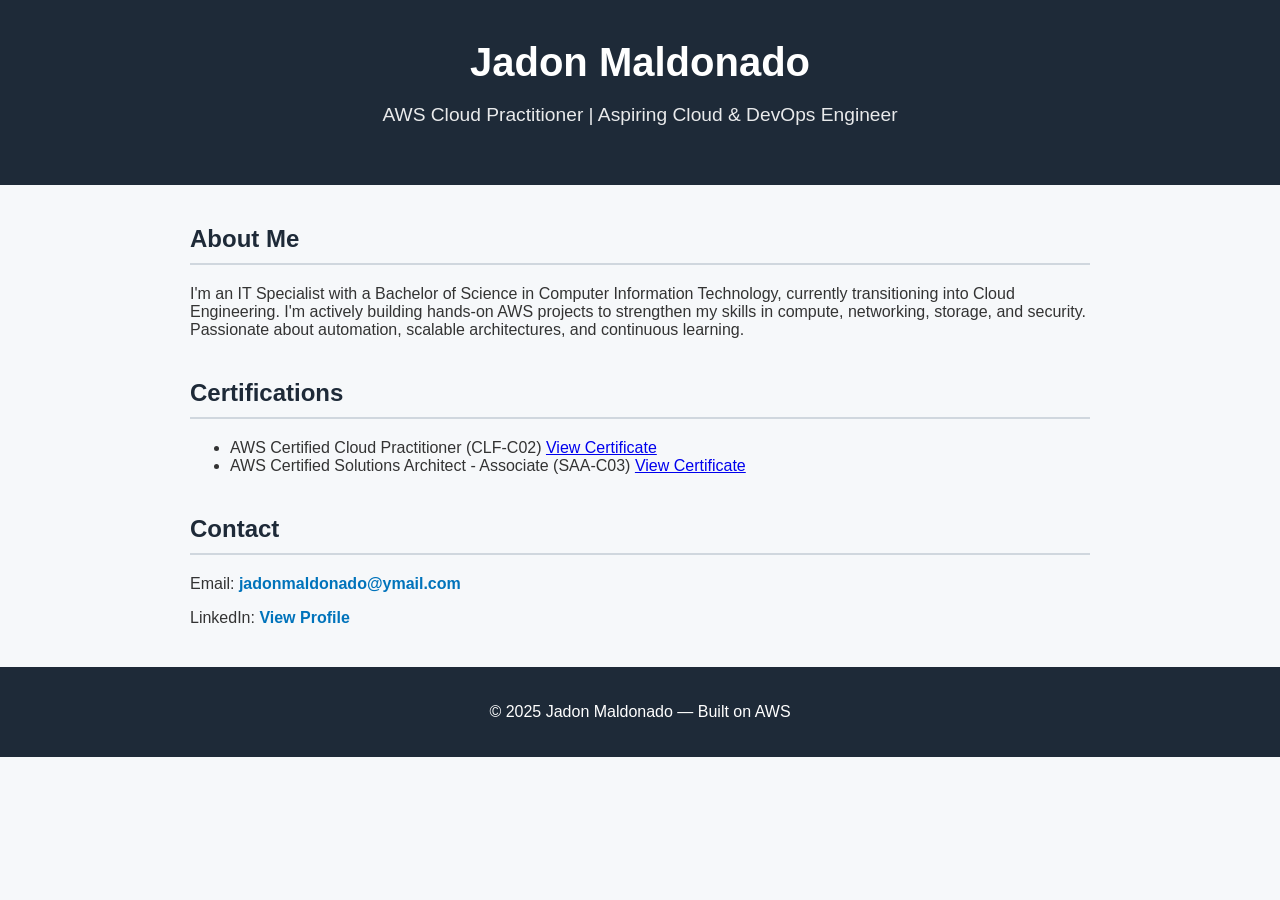
==== application/frontend/index.html @ 6f407b3b "Add existing S3 portfolio frontend" ====
<!DOCTYPE html>
<html lang="en">
<head>
    <meta charset="UTF-8">
    <meta name="viewport" content="width=device-width, initial-scale=1.0">
    <title>Jadon Maldonado | Cloud Portfolio</title>
    <link rel="stylesheet" href="styles.css">
</head>
<body>

    <header>
        <h1>Jadon Maldonado</h1>
        <p>AWS Cloud Practitioner | Aspiring Cloud & DevOps Engineer</p>
    </header>

    <section class="about">
        <h2>About Me</h2>
        <p>
            I'm an IT Specialist with a Bachelor of Science in Computer Information Technology, currently transitioning into Cloud Engineering. I'm actively building hands-on AWS projects to strengthen my skills in compute, networking, storage, and security. Passionate about automation, scalable architectures, and continuous learning.
        </p>
    </section>

    <section class="certifications">
        <h2>Certifications</h2>
        <ul>
            <li>AWS Certified Cloud Practitioner (CLF-C02)
                <a href="https://s3.us-west-1.amazonaws.com/jadonmaldonado.com/certificates/AWS+Certified+Cloud+Practitioner+certificate.pdf" target="_blank">View Certificate</a>
            </li>
           
            

            <li>AWS Certified Solutions Architect - Associate (SAA-C03)
                    <a href="https://s3.us-west-1.amazonaws.com/jadonmaldonado.com/certificates/AWS+Certified+Solutions+Architect+-+Associate+certificate.pdf" target="_blank">View Certificate</a>
                </li>
            
        </ul>
    </section>

   

    <section class="contact">
        <h2>Contact</h2>
        <p>Email: <a href="mailto:jadonmaldonado@ymail.com">jadonmaldonado@ymail.com</a></p>
        <p>LinkedIn: <a href="https://www.linkedin.com/in/jadon-maldonado-ajk/" target="_blank">View Profile</a></p>
    </section>

    <footer>
        <p>© 2025 Jadon Maldonado — Built on AWS</p>
    </footer>

</body>
</html>
---- application/frontend/styles.css ----
body {
    font-family: Arial, sans-serif;
    margin: 0;
    padding: 0;
    background-color: #f6f8fa;
    color: #333;
}

header {
    background-color: #1e2a38;
    color: white;
    text-align: center;
    padding: 40px 20px;
}

header h1 {
    margin: 0;
    font-size: 2.5rem;
}

header p {
    font-size: 1.2rem;
    opacity: 0.9;
}

section {
    width: 80%;
    max-width: 900px;
    margin: 40px auto;
}

h2 {
    color: #1e2a38;
    border-bottom: 2px solid #d0d7de;
    padding-bottom: 10px;
}

.project-card {
    background: white;
    padding: 20px;
    margin: 20px 0;
    border-radius: 8px;
    border: 1px solid #d0d7de;
    box-shadow: 0px 3px 6px rgba(0,0,0,0.05);
}

.project-card h3 {
    margin-top: 0;
}

.contact a {
    color: #0073bb;
    text-decoration: none;
    font-weight: bold;
}

footer {
    text-align: center;
    padding: 20px;
    margin-top: 40px;
    background-color: #1e2a38;
    color: white;
}
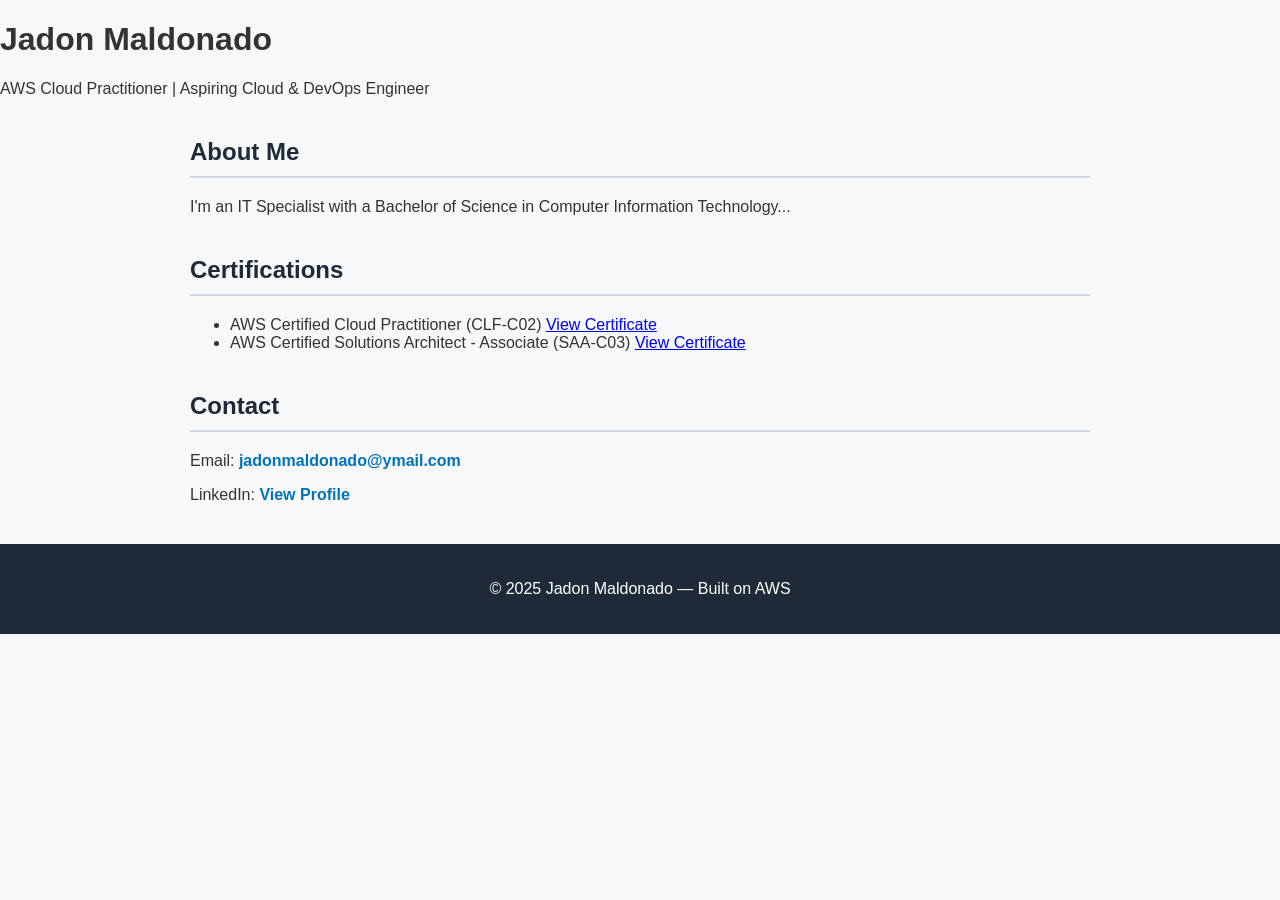
==== commit 6b95c2b1: "Connect frontend to portfolio API" ====
--- a/application/frontend/index.html
+++ b/application/frontend/index.html
@@ -8,15 +8,13 @@
 </head>
 <body>
 
-    <header>
-        <h1>Jadon Maldonado</h1>
-        <p>AWS Cloud Practitioner | Aspiring Cloud & DevOps Engineer</p>
-    </header>
+    <h1 id="portfolio-name">Jadon Maldonado</h1>
+    <p id="portfolio-headline">AWS Cloud Practitioner | Aspiring Cloud & DevOps Engineer</p>
 
     <section class="about">
         <h2>About Me</h2>
-        <p>
-            I'm an IT Specialist with a Bachelor of Science in Computer Information Technology, currently transitioning into Cloud Engineering. I'm actively building hands-on AWS projects to strengthen my skills in compute, networking, storage, and security. Passionate about automation, scalable architectures, and continuous learning.
+       <p id="portfolio-about">
+    I'm an IT Specialist with a Bachelor of Science in Computer Information Technology...
         </p>
     </section>
 
@@ -47,6 +45,6 @@
     <footer>
         <p>© 2025 Jadon Maldonado — Built on AWS</p>
     </footer>
-
+<script src="app.js"></script>
 </body>
 </html>
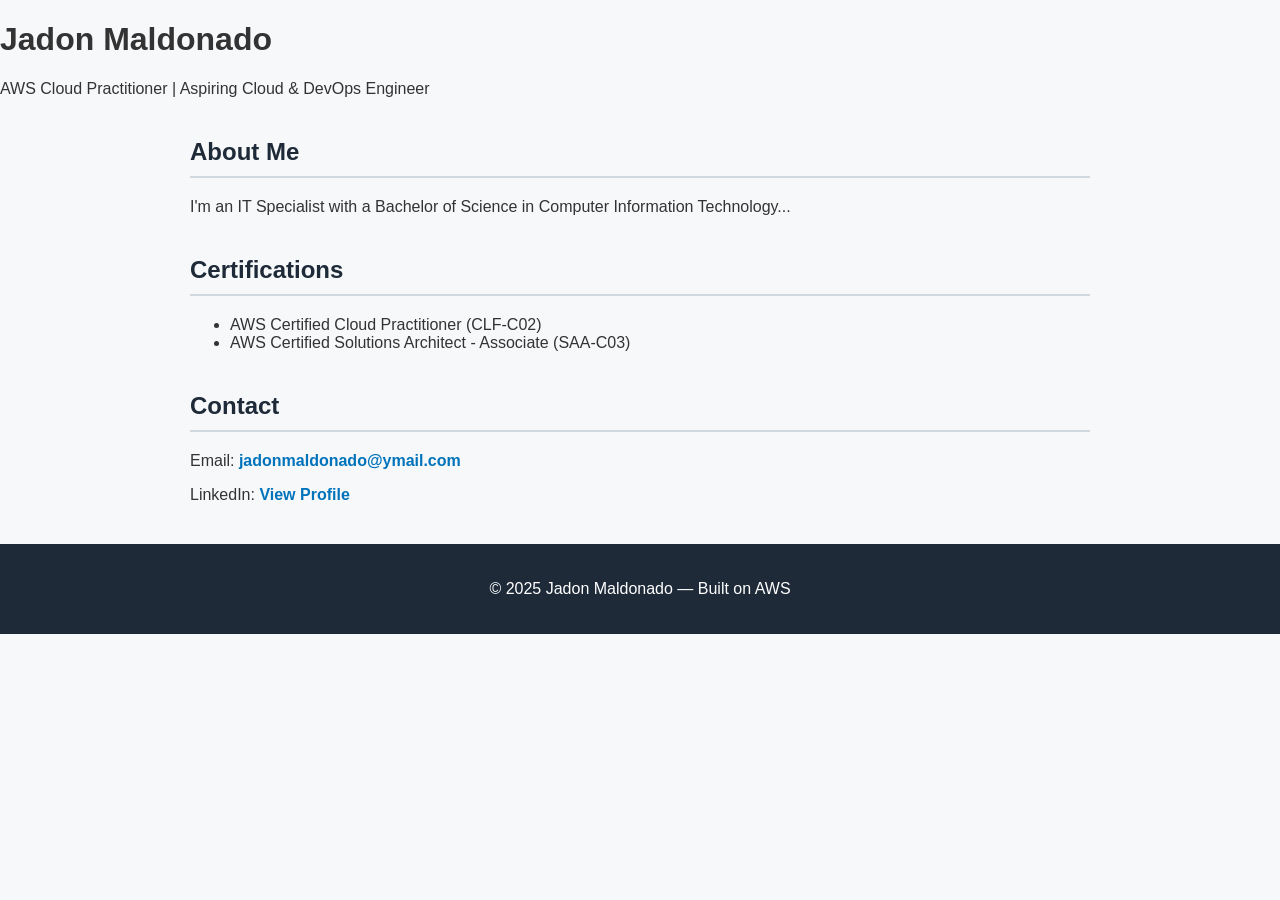
==== commit 28723f35: "Load certifications from portfolio API" ====
--- a/application/frontend/index.html
+++ b/application/frontend/index.html
@@ -20,18 +20,10 @@
 
     <section class="certifications">
         <h2>Certifications</h2>
-        <ul>
-            <li>AWS Certified Cloud Practitioner (CLF-C02)
-                <a href="https://s3.us-west-1.amazonaws.com/jadonmaldonado.com/certificates/AWS+Certified+Cloud+Practitioner+certificate.pdf" target="_blank">View Certificate</a>
-            </li>
-           
-            
-
-            <li>AWS Certified Solutions Architect - Associate (SAA-C03)
-                    <a href="https://s3.us-west-1.amazonaws.com/jadonmaldonado.com/certificates/AWS+Certified+Solutions+Architect+-+Associate+certificate.pdf" target="_blank">View Certificate</a>
-                </li>
-            
-        </ul>
+        <ul id="certifications-list">
+    <li>AWS Certified Cloud Practitioner (CLF-C02)</li>
+    <li>AWS Certified Solutions Architect - Associate (SAA-C03)</li>
+</ul>
     </section>
 
    
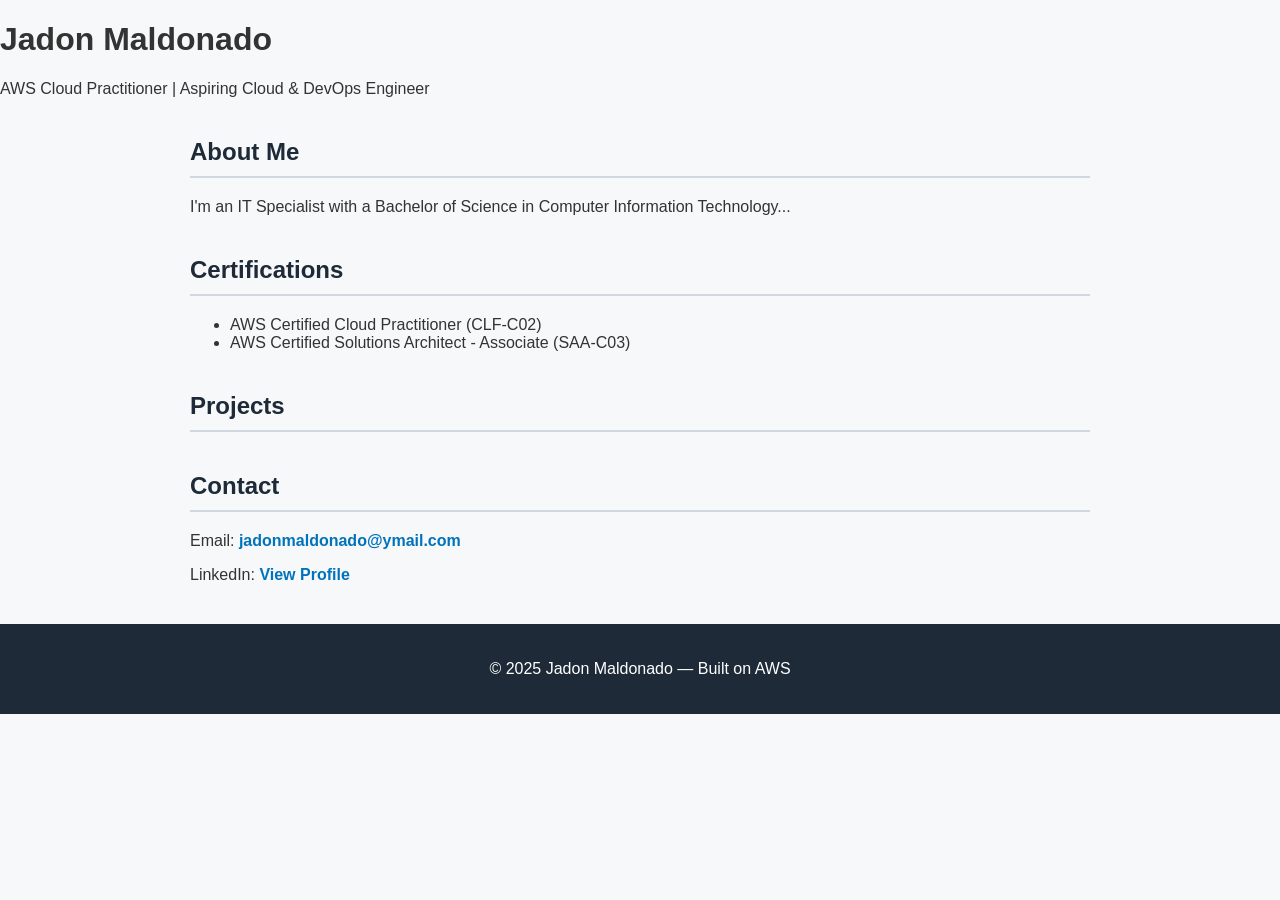
==== commit b6d5f17c: "Load projects from portfolio API" ====
--- a/application/frontend/index.html
+++ b/application/frontend/index.html
@@ -26,6 +26,10 @@
 </ul>
     </section>
 
+    <section class="projects">
+    <h2>Projects</h2>
+    <div id="projects-list"></div>
+</section>
    
 
     <section class="contact">
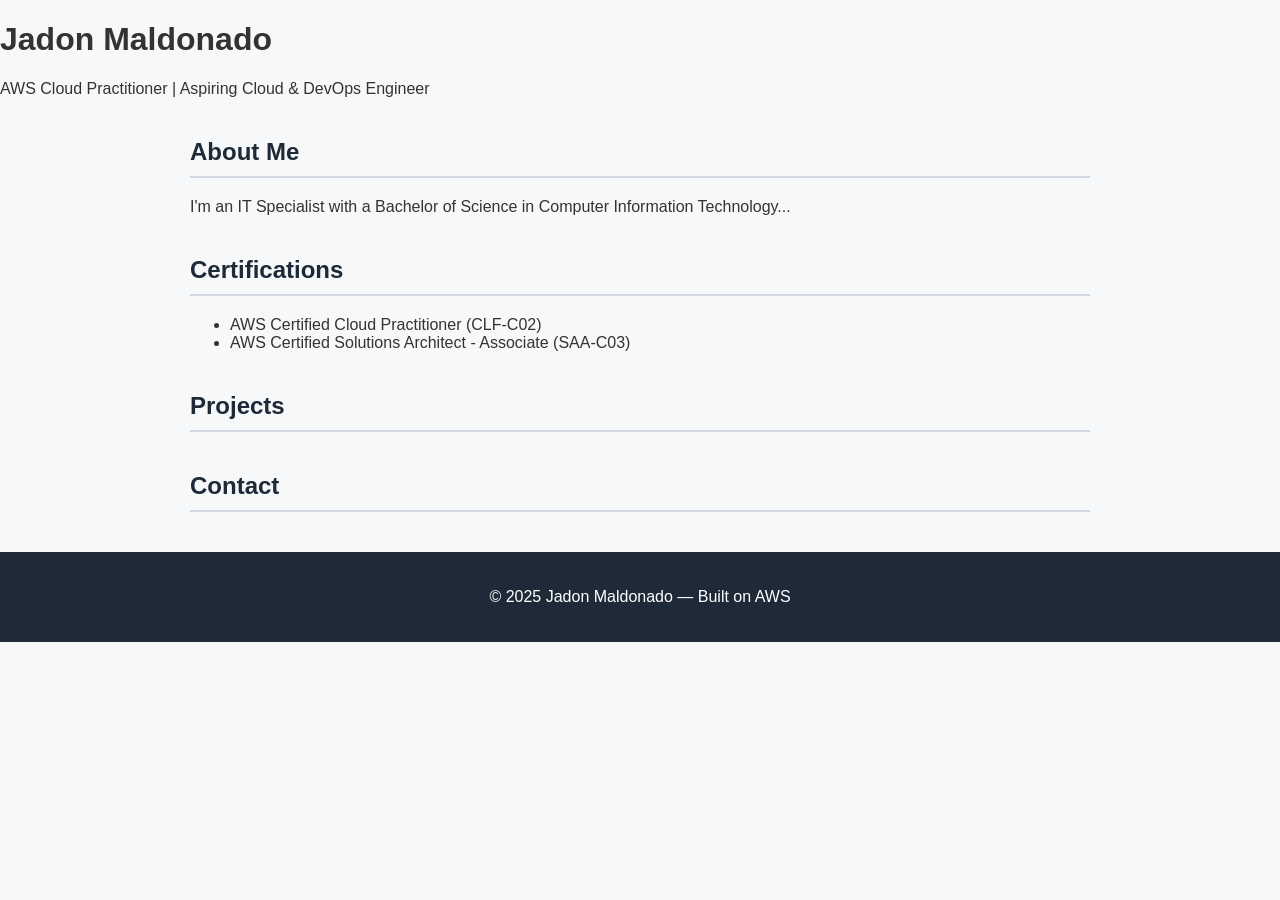
==== commit 4bd4dc72: "Load contact information from portfolio API" ====
--- a/application/frontend/index.html
+++ b/application/frontend/index.html
@@ -32,11 +32,12 @@
 </section>
    
 
-    <section class="contact">
-        <h2>Contact</h2>
-        <p>Email: <a href="mailto:jadonmaldonado@ymail.com">jadonmaldonado@ymail.com</a></p>
-        <p>LinkedIn: <a href="https://www.linkedin.com/in/jadon-maldonado-ajk/" target="_blank">View Profile</a></p>
-    </section>
+  <section class="contact">
+    <h2>Contact</h2>
+    <p id="portfolio-email"></p>
+    <p id="portfolio-github"></p>
+    <p id="portfolio-linkedin"></p>
+</section>
 
     <footer>
         <p>© 2025 Jadon Maldonado — Built on AWS</p>
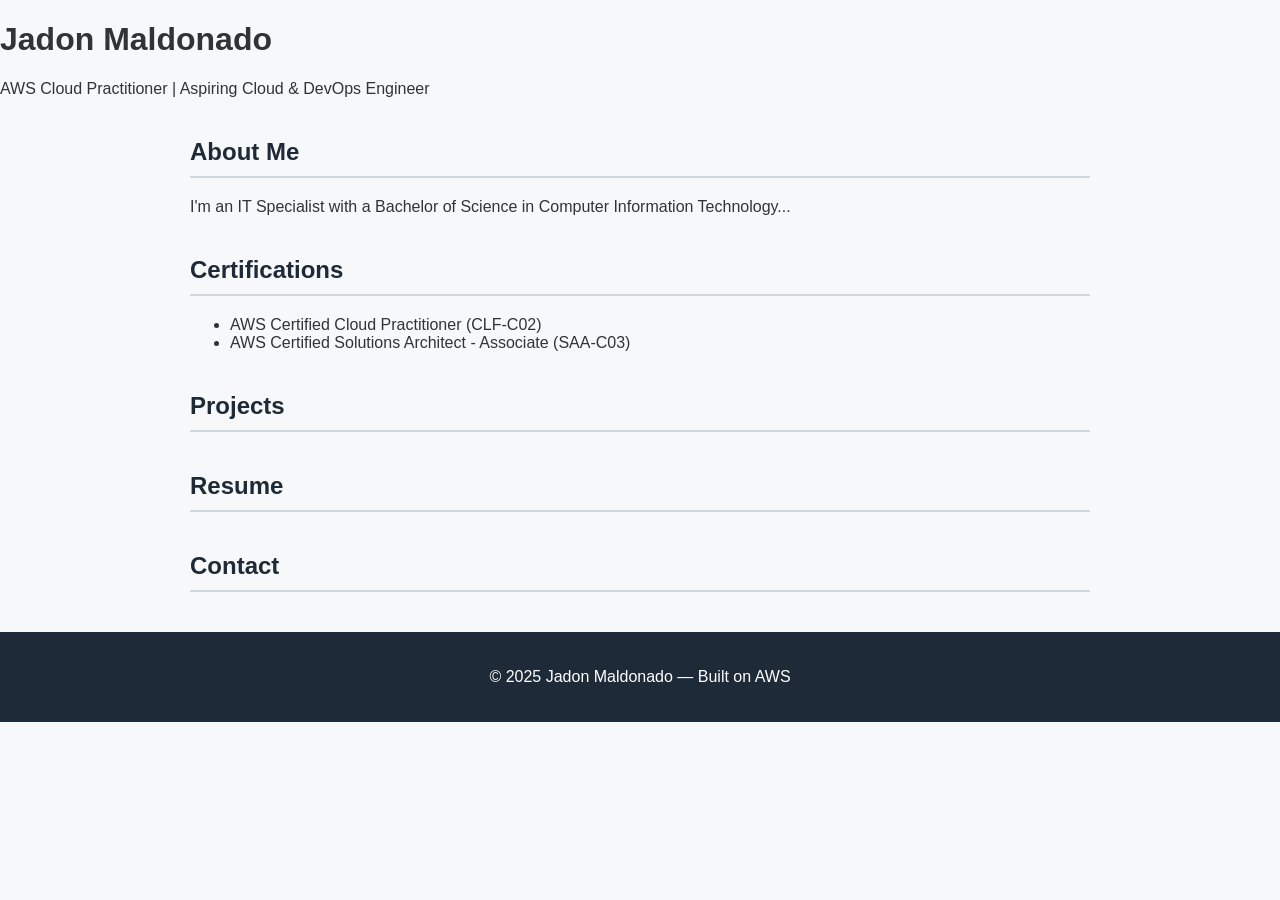
==== commit fbdcbee7: "Load resume from portfolio API" ====
--- a/application/frontend/index.html
+++ b/application/frontend/index.html
@@ -31,6 +31,10 @@
     <div id="projects-list"></div>
 </section>
    
+<section class="resume">
+    <h2>Resume</h2>
+    <p id="resume-download"></p>
+</section>
 
   <section class="contact">
     <h2>Contact</h2>
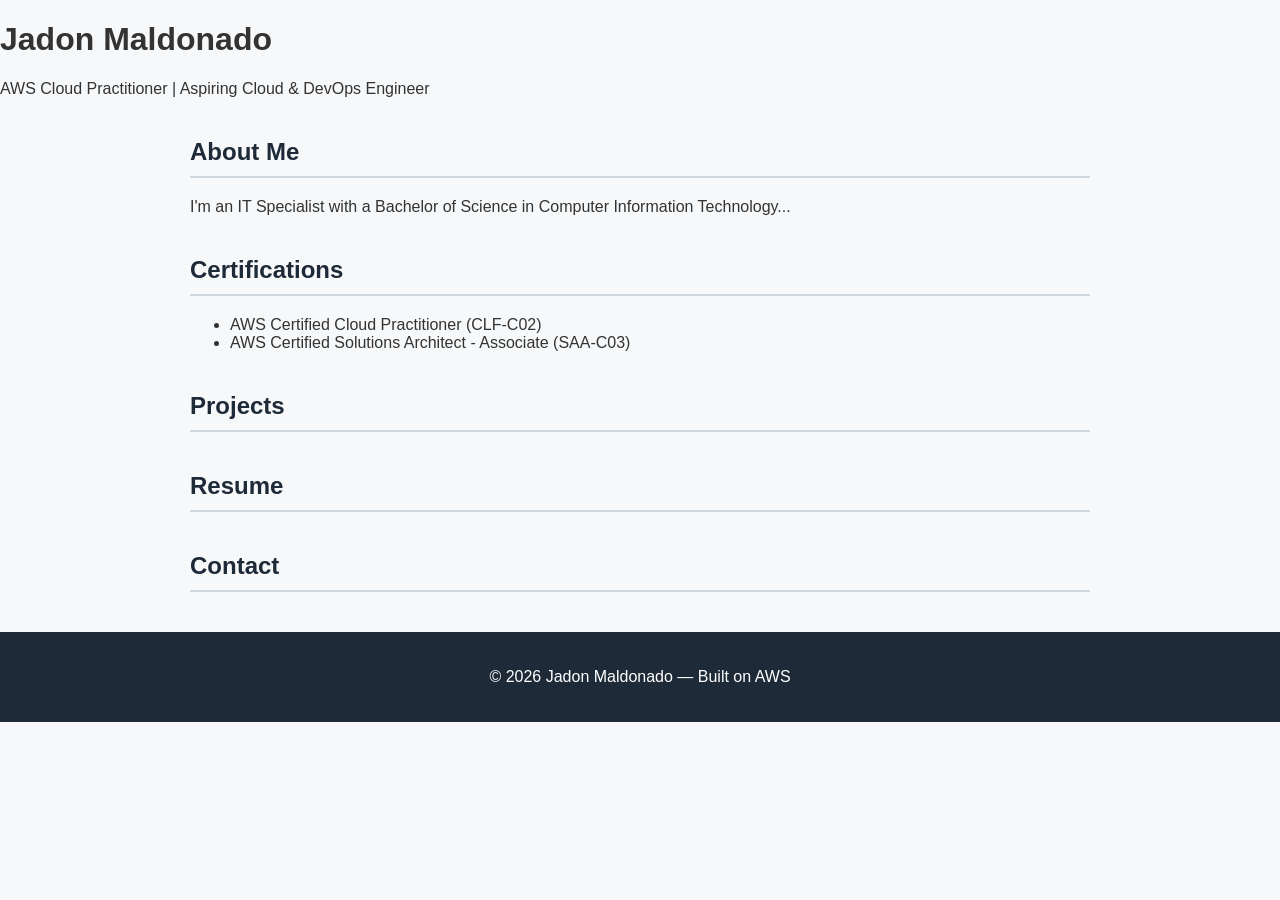
==== commit fca23a46: "Update portfolio footer year" ====
--- a/application/frontend/index.html
+++ b/application/frontend/index.html
@@ -44,7 +44,7 @@
 </section>
 
     <footer>
-        <p>© 2025 Jadon Maldonado — Built on AWS</p>
+        <p>© 2026 Jadon Maldonado — Built on AWS</p>
     </footer>
 <script src="app.js"></script>
 </body>
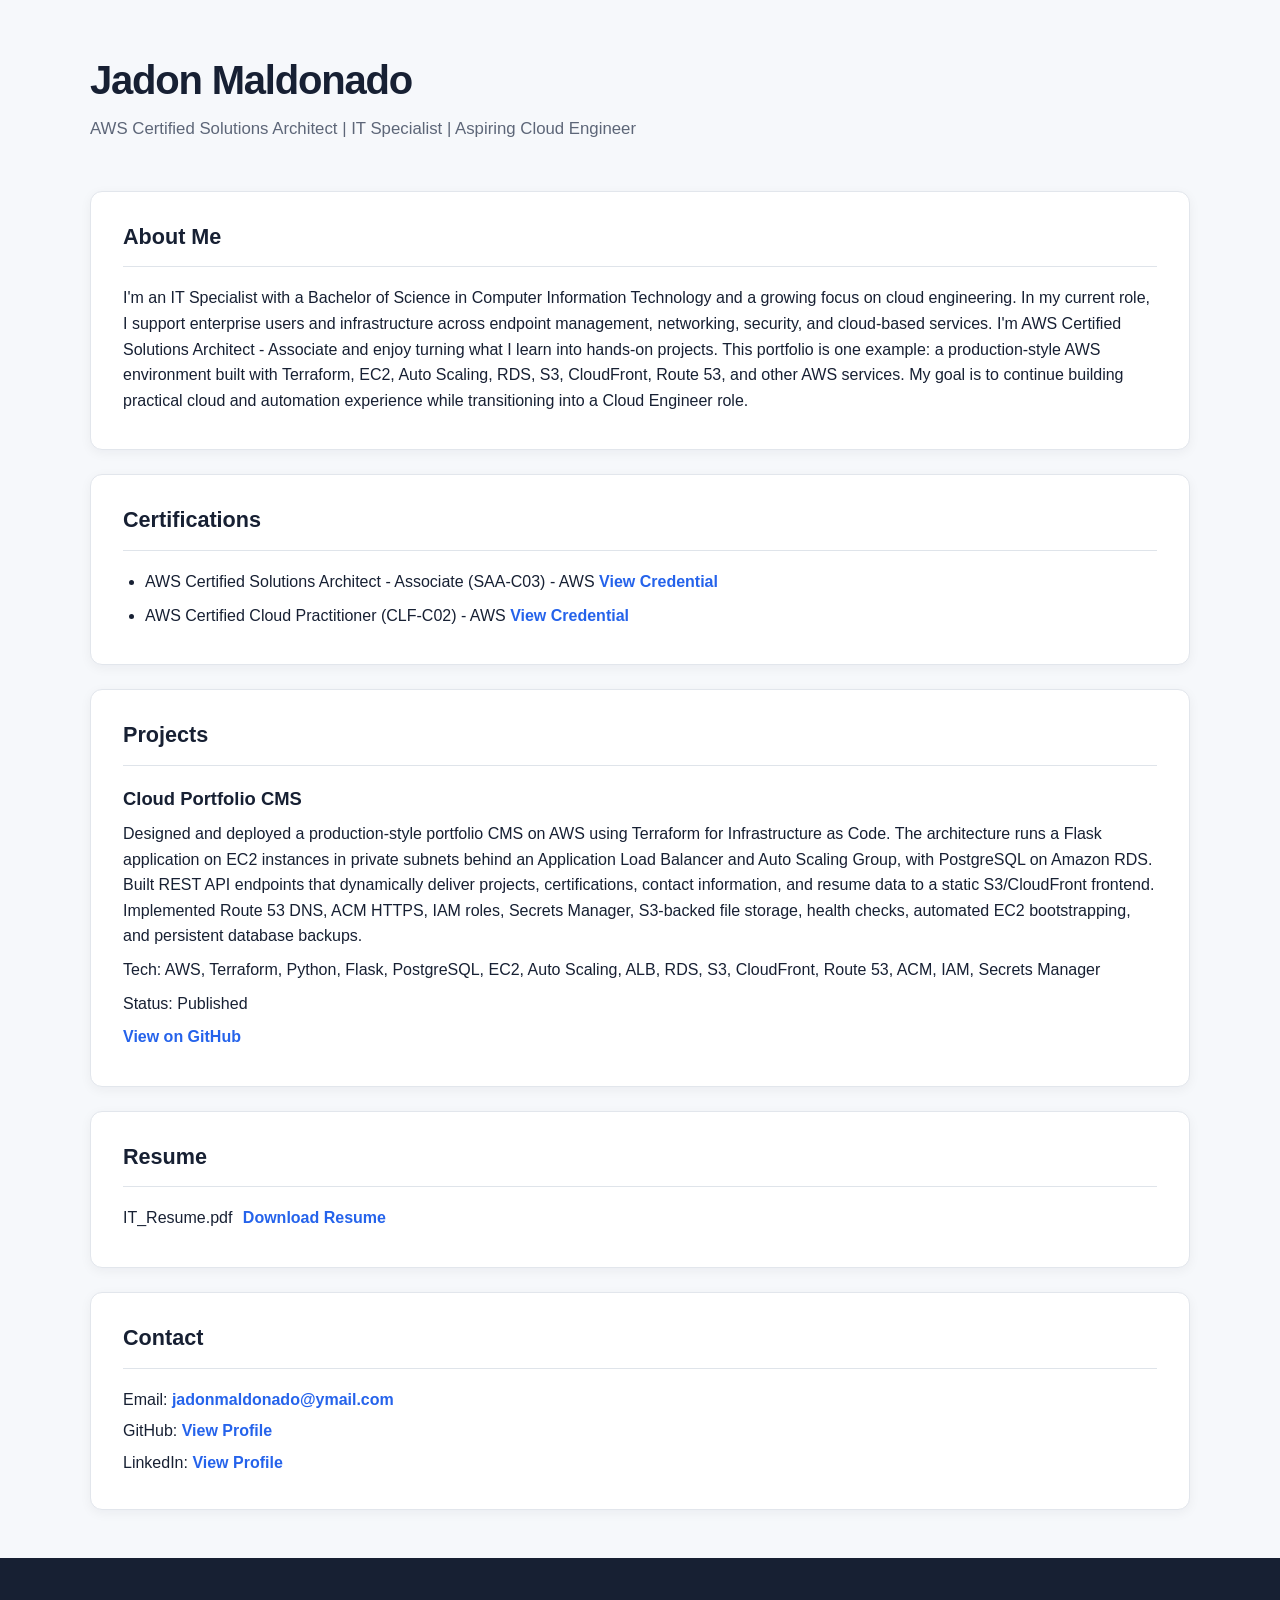
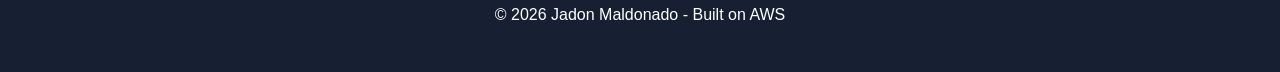
==== commit a122ce78: "Add static portfolio fallback and restore disposable infrastructure" ====
--- a/application/frontend/index.html
+++ b/application/frontend/index.html
@@ -7,45 +7,71 @@
     <link rel="stylesheet" href="styles.css">
 </head>
 <body>
-
     <h1 id="portfolio-name">Jadon Maldonado</h1>
-    <p id="portfolio-headline">AWS Cloud Practitioner | Aspiring Cloud & DevOps Engineer</p>
+    <p id="portfolio-headline">AWS Certified Solutions Architect | IT Specialist | Aspiring Cloud Engineer</p>
 
     <section class="about">
         <h2>About Me</h2>
-       <p id="portfolio-about">
-    I'm an IT Specialist with a Bachelor of Science in Computer Information Technology...
+        <p id="portfolio-about">
+            I'm an IT Specialist with a Bachelor of Science in Computer Information Technology and a growing focus on cloud engineering. In my current role, I support enterprise users and infrastructure across endpoint management, networking, security, and cloud-based services. I'm AWS Certified Solutions Architect - Associate and enjoy turning what I learn into hands-on projects. This portfolio is one example: a production-style AWS environment built with Terraform, EC2, Auto Scaling, RDS, S3, CloudFront, Route 53, and other AWS services. My goal is to continue building practical cloud and automation experience while transitioning into a Cloud Engineer role.
         </p>
     </section>
 
     <section class="certifications">
         <h2>Certifications</h2>
         <ul id="certifications-list">
-    <li>AWS Certified Cloud Practitioner (CLF-C02)</li>
-    <li>AWS Certified Solutions Architect - Associate (SAA-C03)</li>
-</ul>
+            <li>
+                AWS Certified Solutions Architect - Associate (SAA-C03) - AWS
+                <a href="https://jadonmaldonado.com/certificates/AWS%20Certified%20Solutions%20Architect%20-%20Associate%20certificate.pdf" target="_blank" rel="noopener noreferrer">View Credential</a>
+            </li>
+            <li>
+                AWS Certified Cloud Practitioner (CLF-C02) - AWS
+                <a href="https://jadonmaldonado.com/certificates/AWS%20Certified%20Cloud%20Practitioner%20certificate.pdf" target="_blank" rel="noopener noreferrer">View Credential</a>
+            </li>
+        </ul>
     </section>
 
     <section class="projects">
-    <h2>Projects</h2>
-    <div id="projects-list"></div>
-</section>
-   
-<section class="resume">
-    <h2>Resume</h2>
-    <p id="resume-download"></p>
-</section>
+        <h2>Projects</h2>
+        <div id="projects-list">
+            <article>
+                <h3>Cloud Portfolio CMS</h3>
+                <p>Designed and deployed a production-style portfolio CMS on AWS using Terraform for Infrastructure as Code. The architecture runs a Flask application on EC2 instances in private subnets behind an Application Load Balancer and Auto Scaling Group, with PostgreSQL on Amazon RDS. Built REST API endpoints that dynamically deliver projects, certifications, contact information, and resume data to a static S3/CloudFront frontend. Implemented Route 53 DNS, ACM HTTPS, IAM roles, Secrets Manager, S3-backed file storage, health checks, automated EC2 bootstrapping, and persistent database backups.</p>
+                <p>Tech: AWS, Terraform, Python, Flask, PostgreSQL, EC2, Auto Scaling, ALB, RDS, S3, CloudFront, Route 53, ACM, IAM, Secrets Manager</p>
+                <p>Status: Published</p>
+                <p><a href="https://github.com/jadonmaldonado/portfolio-cms" target="_blank" rel="noopener noreferrer">View on GitHub</a></p>
+            </article>
+        </div>
+    </section>
 
-  <section class="contact">
-    <h2>Contact</h2>
-    <p id="portfolio-email"></p>
-    <p id="portfolio-github"></p>
-    <p id="portfolio-linkedin"></p>
-</section>
+    <section class="resume">
+        <h2>Resume</h2>
+        <p id="resume-download">
+            IT_Resume.pdf
+            <a href="/IT_Resume.pdf" target="_blank" rel="noopener noreferrer">Download Resume</a>
+        </p>
+    </section>
+
+    <section class="contact">
+        <h2>Contact</h2>
+        <p id="portfolio-email">
+            Email:
+            <a href="mailto:jadonmaldonado@ymail.com">jadonmaldonado@ymail.com</a>
+        </p>
+        <p id="portfolio-github">
+            GitHub:
+            <a href="https://github.com/jadonmaldonado" target="_blank" rel="noopener noreferrer">View Profile</a>
+        </p>
+        <p id="portfolio-linkedin">
+            LinkedIn:
+            <a href="https://www.linkedin.com/in/jadon-maldonado-ajk/" target="_blank" rel="noopener noreferrer">View Profile</a>
+        </p>
+    </section>
 
     <footer>
-        <p>© 2026 Jadon Maldonado — Built on AWS</p>
+        <p>&copy; 2026 Jadon Maldonado - Built on AWS</p>
     </footer>
-<script src="app.js"></script>
+
+    <script src="app.js"></script>
 </body>
 </html>
--- a/application/frontend/styles.css
+++ b/application/frontend/styles.css
@@ -1,63 +1,150 @@
-body {
-    font-family: Arial, sans-serif;
-    margin: 0;
-    padding: 0;
-    background-color: #f6f8fa;
-    color: #333;
+* {
+    box-sizing: border-box;
 }
 
-header {
-    background-color: #1e2a38;
-    color: white;
-    text-align: center;
-    padding: 40px 20px;
+body {
+    margin: 0;
+    font-family: -apple-system, BlinkMacSystemFont, "Segoe UI", Roboto, Arial, sans-serif;
+    background: #f6f8fb;
+    color: #172033;
+    line-height: 1.6;
 }
 
-header h1 {
-    margin: 0;
-    font-size: 2.5rem;
+body > h1,
+body > #portfolio-name {
+    margin-bottom: 4px;
 }
 
-header p {
-    font-size: 1.2rem;
-    opacity: 0.9;
+/* Header */
+header,
+body > h1,
+body > #portfolio-name {
+    color: #172033;
 }
 
-section {
-    width: 80%;
-    max-width: 900px;
-    margin: 40px auto;
+body > h1,
+body > #portfolio-name,
+body > #portfolio-headline {
+    max-width: 1100px;
+    margin-left: auto;
+    margin-right: auto;
 }
 
-h2 {
-    color: #1e2a38;
-    border-bottom: 2px solid #d0d7de;
-    padding-bottom: 10px;
+#portfolio-name {
+    margin-top: 48px;
+    font-size: 2.5rem;
+    font-weight: 700;
+    letter-spacing: -0.03em;
 }
 
-.project-card {
-    background: white;
-    padding: 20px;
-    margin: 20px 0;
-    border-radius: 8px;
-    border: 1px solid #d0d7de;
-    box-shadow: 0px 3px 6px rgba(0,0,0,0.05);
+#portfolio-headline {
+    margin-top: 0;
+    margin-bottom: 48px;
+    color: #5d6678;
+    font-size: 1.05rem;
 }
 
-.project-card h3 {
-    margin-top: 0;
+/* Main content */
+section {
+    max-width: 1100px;
+    margin: 0 auto 24px;
+    padding: 28px 32px;
+    background: #ffffff;
+    border: 1px solid #e2e6ec;
+    border-radius: 12px;
+    box-shadow: 0 3px 12px rgba(15, 23, 42, 0.05);
 }
 
-.contact a {
-    color: #0073bb;
-    text-decoration: none;
-    font-weight: bold;
+section h2 {
+    margin: 0 0 18px;
+    padding-bottom: 12px;
+    border-bottom: 1px solid #dfe4ea;
+    font-size: 1.35rem;
+    color: #172033;
 }
 
+section h3 {
+    margin-top: 0;
+    margin-bottom: 8px;
+    font-size: 1.15rem;
+}
+
+section p {
+    margin: 8px 0;
+}
+
+/* Certifications */
+.certifications ul {
+    margin: 0;
+    padding-left: 22px;
+}
+
+.certifications li {
+    margin: 8px 0;
+}
+
+/* Projects */
+.projects article {
+    padding: 20px 0;
+    border-bottom: 1px solid #e6e9ee;
+}
+
+.projects article:first-child {
+    padding-top: 0;
+}
+
+.projects article:last-child {
+    padding-bottom: 0;
+    border-bottom: none;
+}
+
+/* Links */
+a {
+    color: #2563eb;
+    font-weight: 600;
+    text-decoration: none;
+}
+
+a:hover {
+    text-decoration: underline;
+}
+
+/* Resume */
+.resume a {
+    display: inline-block;
+    margin-left: 6px;
+}
+
+/* Contact */
+.contact p {
+    margin: 6px 0;
+}
+
+/* Footer */
 footer {
+    margin-top: 48px;
+    padding: 28px 20px;
+    background: #172033;
+    color: #ffffff;
     text-align: center;
-    padding: 20px;
-    margin-top: 40px;
-    background-color: #1e2a38;
-    color: white;
 }
+
+/* Mobile */
+@media (max-width: 768px) {
+    #portfolio-name,
+    #portfolio-headline {
+        margin-left: 20px;
+        margin-right: 20px;
+    }
+
+    #portfolio-name {
+        margin-top: 30px;
+        font-size: 2rem;
+    }
+
+    section {
+        margin-left: 16px;
+        margin-right: 16px;
+        padding: 22px;
+    }
+}
